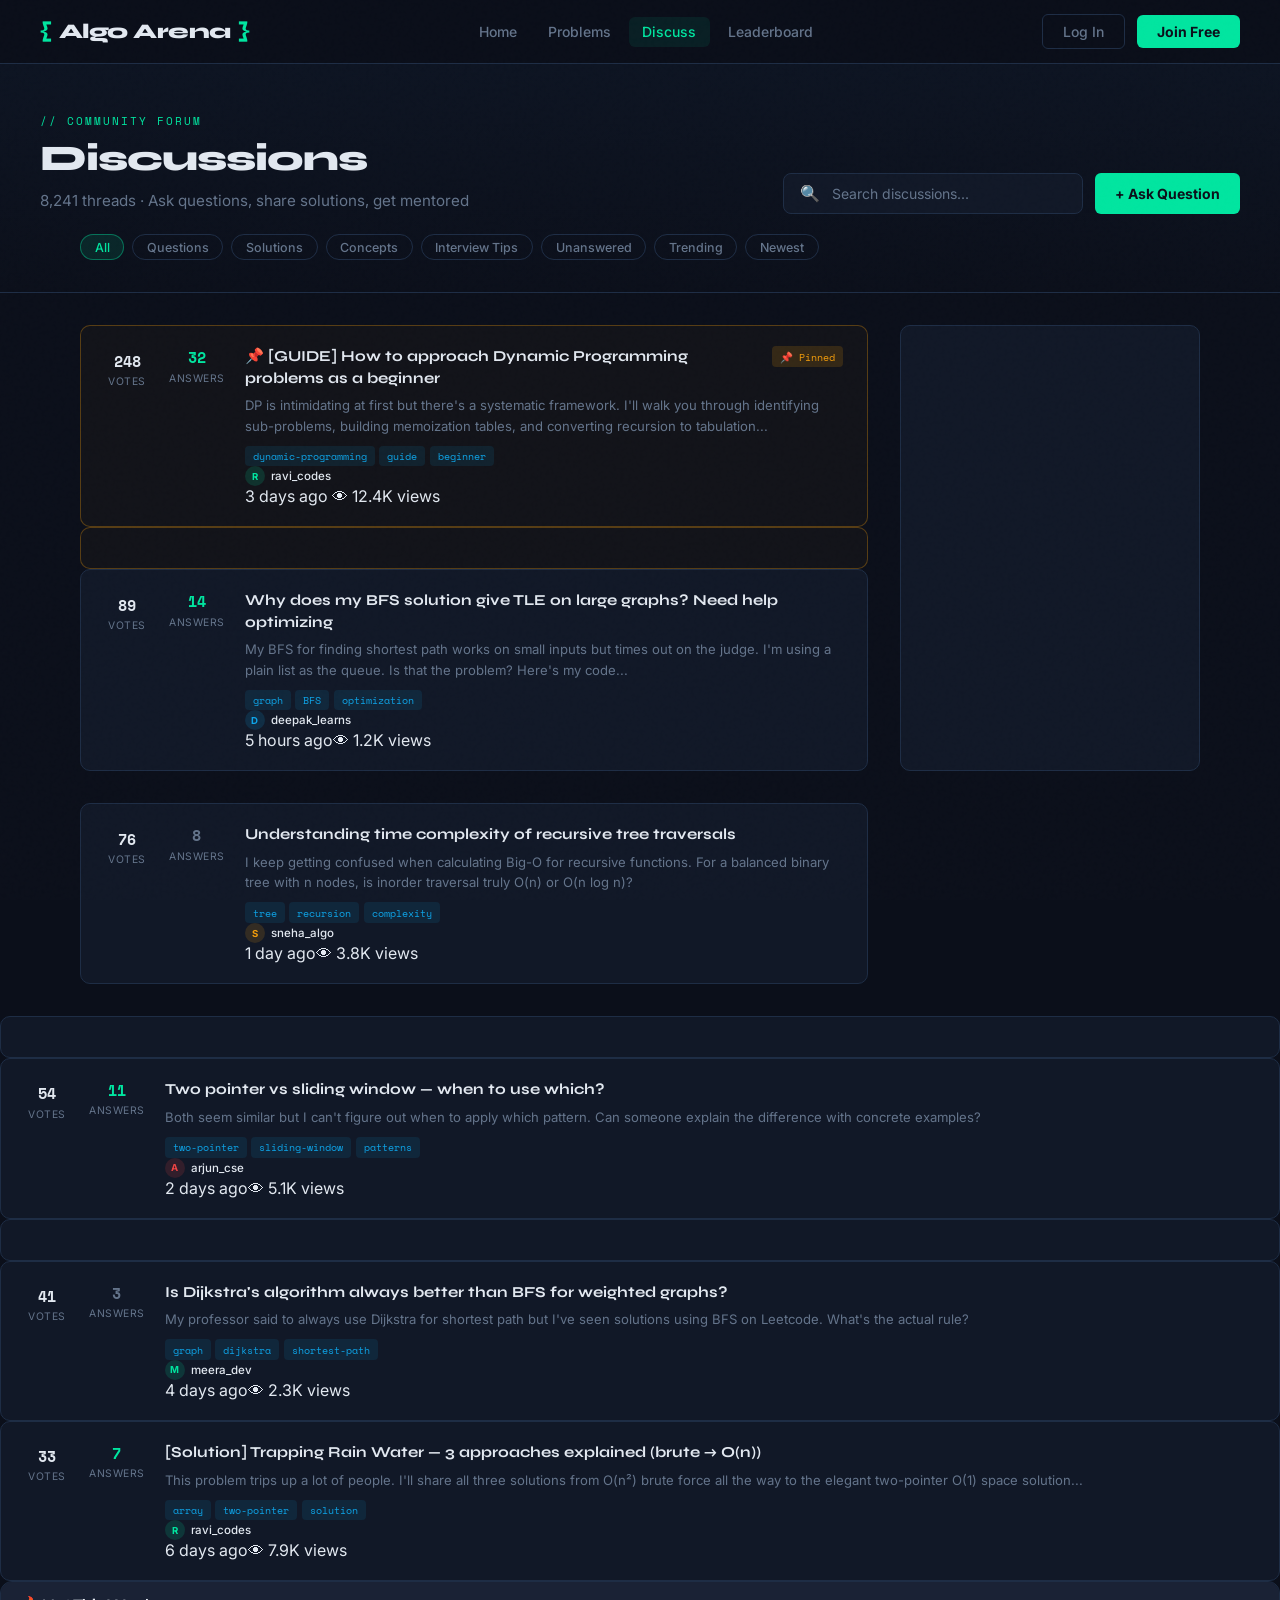
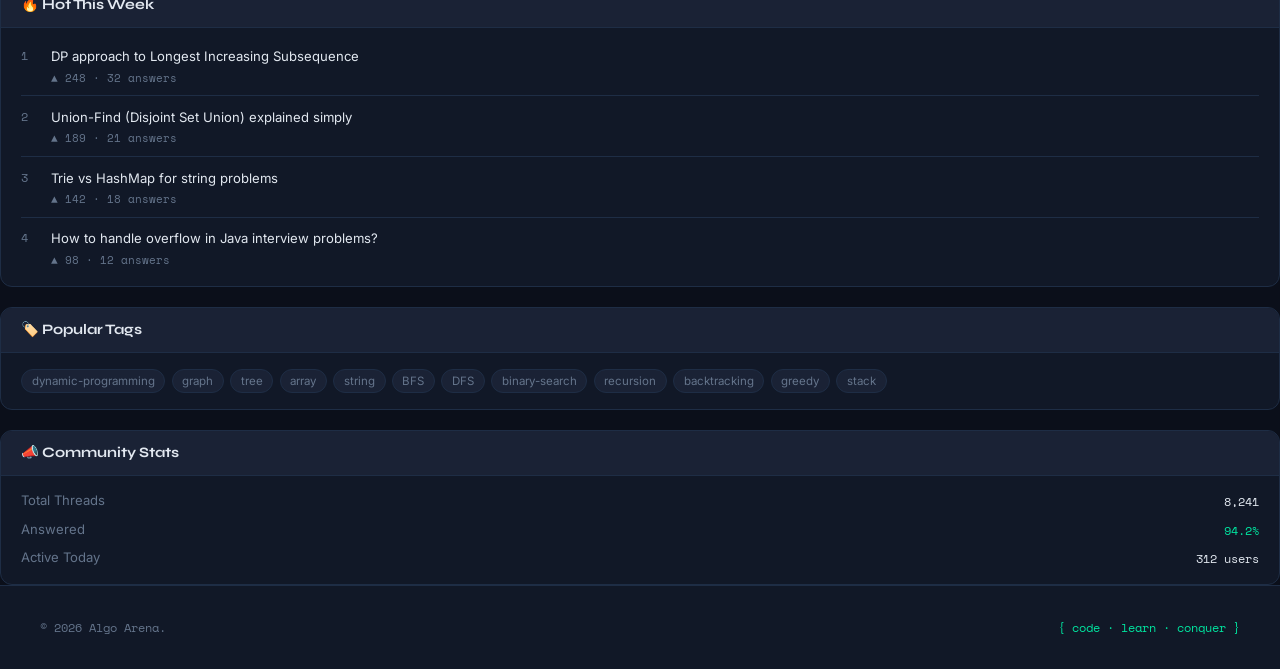
==== discussions.html @ a16370f0 "Initial commit" ====
<!DOCTYPE html>
<html lang="en">
<head>
  <meta charset="UTF-8"/>
  <meta name="viewport" content="width=device-width, initial-scale=1.0"/>
  <title>Discussions — Algo Arena</title>
  <link rel="stylesheet" href="shared.css"/>
  <style>
    .page { padding-top: 64px; }
    .page-header {
      padding: 3rem 2.5rem 2rem;
      background: linear-gradient(180deg, #0d1422 0%, var(--bg) 100%);
      border-bottom: 1px solid var(--border);
    }
    .page-header-inner {
      max-width: 1200px; margin: 0 auto;
      display: flex; justify-content: space-between; align-items: flex-end; gap: 2rem;
    }

    .search-bar {
      display: flex; gap: .75rem; align-items: center;
      background: var(--surface); border: 1px solid var(--border);
      border-radius: 8px; padding: .6rem 1rem; width: 300px; transition: border-color .2s;
    }
    .search-bar:focus-within { border-color: var(--accent); }
    .search-bar input {
      background: transparent; border: none; outline: none;
      color: var(--text); font-size: .875rem; font-family: 'Inter', sans-serif; width: 100%;
    }
    .search-bar input::placeholder { color: var(--muted); }

    .filter-row { display: flex; gap: .5rem; flex-wrap: wrap; margin-top: 1.25rem; }
    .filter-chip {
      padding: .3rem .85rem; border-radius: 99px; font-size: .78rem; font-weight: 500;
      cursor: pointer; border: 1px solid var(--border); color: var(--muted);
      background: transparent; transition: all .2s; font-family: 'Inter', sans-serif;
    }
    .filter-chip:hover, .filter-chip.active {
      background: rgba(0,229,160,.1); border-color: rgba(0,229,160,.4); color: var(--accent);
    }

    /* LAYOUT */
    .disc-layout {
      max-width: 1200px; margin: 0 auto; padding: 2rem 2.5rem;
      display: grid; grid-template-columns: 1fr 300px; gap: 2rem;
    }

    /* THREAD LIST */
    .thread-list { display: flex; flex-direction: column; gap: .75rem; }

    .thread-card {
      background: var(--surface); border: 1px solid var(--border);
      border-radius: 10px; padding: 1.25rem 1.5rem;
      display: flex; gap: 1.25rem; align-items: flex-start;
      text-decoration: none; color: inherit; transition: all .2s;
    }
    .thread-card:hover { border-color: rgba(0,229,160,.25); background: var(--surface2); transform: translateX(3px); }
    .thread-card.pinned { border-color: rgba(245,158,11,.3); background: rgba(245,158,11,.03); }

    .vote-stack {
      display: flex; flex-direction: column; align-items: center; gap: .2rem;
      min-width: 44px; padding-top: .2rem;
    }
    .vote-num {
      font-family: 'Space Mono', monospace; font-size: .95rem; font-weight: 700;
      color: var(--text);
    }
    .vote-label { font-size: .65rem; color: var(--muted); text-transform: uppercase; letter-spacing: .5px; }
    .answers-stack {
      display: flex; flex-direction: column; align-items: center; gap: .2rem; min-width: 44px;
    }
    .answers-num {
      font-family: 'Space Mono', monospace; font-size: .95rem; font-weight: 700;
      color: var(--muted);
    }
    .answers-num.has-accepted { color: var(--accent); }

    .thread-body { flex: 1; }
    .thread-top { display: flex; align-items: flex-start; gap: .75rem; flex-wrap: wrap; margin-bottom: .4rem; }
    .thread-title {
      font-family: 'Syne', sans-serif; font-size: .95rem; font-weight: 700;
      flex: 1; line-height: 1.4;
    }
    .pinned-badge {
      font-size: .65rem; font-family: 'Space Mono', monospace;
      background: rgba(245,158,11,.15); color: #f59e0b;
      padding: .15rem .5rem; border-radius: 4px; white-space: nowrap;
    }
    .thread-excerpt { font-size: .82rem; color: var(--muted); line-height: 1.55; margin-bottom: .6rem; }
    .thread-meta {
      display: flex; gap: 1rem; align-items: center; font-size: .72rem;
      color: var(--muted); flex-wrap: wrap;
    }
    .author-chip {
      display: flex; align-items: center; gap: .4rem; font-weight: 500; color: var(--text);
    }
    .author-avatar {
      width: 20px; height: 20px; border-radius: 50%;
      display: flex; align-items: center; justify-content: center;
      font-size: .6rem; font-weight: 700;
    }
    .tag-row { display: flex; gap: .3rem; margin-top: .5rem; flex-wrap: wrap; }

    /* SIDEBAR */
    .sidebar { display: flex; flex-direction: column; gap: 1.25rem; }
    .sidebar-card {
      background: var(--surface); border: 1px solid var(--border);
      border-radius: 12px; overflow: hidden;
    }
    .sidebar-head {
      padding: .85rem 1.25rem; background: var(--surface2);
      border-bottom: 1px solid var(--border);
      font-family: 'Syne', sans-serif; font-size: .9rem; font-weight: 700;
    }
    .sidebar-body { padding: 1rem 1.25rem; }

    .hot-topic {
      display: flex; align-items: flex-start; gap: .75rem;
      padding: .6rem 0; border-bottom: 1px solid var(--border);
    }
    .hot-topic:last-child { border-bottom: none; }
    .hot-num {
      font-family: 'Space Mono', monospace; font-size: .75rem;
      color: var(--muted); min-width: 18px; padding-top: 2px;
    }
    .hot-title {
      font-size: .82rem; color: var(--text); text-decoration: none; line-height: 1.4;
      transition: color .2s;
    }
    .hot-title:hover { color: var(--accent); }
    .hot-stat { font-size: .7rem; color: var(--muted); font-family: 'Space Mono', monospace; margin-top: .2rem; }

    .tag-cloud { display: flex; flex-wrap: wrap; gap: .4rem; }
    .cloud-tag {
      font-size: .72rem; padding: .25rem .6rem; border-radius: 99px;
      background: var(--surface2); border: 1px solid var(--border);
      color: var(--muted); cursor: pointer; text-decoration: none;
      transition: all .2s;
    }
    .cloud-tag:hover { border-color: var(--accent2); color: var(--accent2); }

    @media (max-width: 900px) {
      .disc-layout { grid-template-columns: 1fr; }
      .sidebar { display: none; }
    }
  </style>
</head>
<body>

<nav>
  <a href="index.html" class="nav-logo"><span class="bracket">{</span>Algo Arena<span class="bracket">}</span></a>
  <ul class="nav-links">
    <li><a href="index.html">Home</a></li>
    <li><a href="problems.html">Problems</a></li>
    <li><a href="discussions.html" class="active">Discuss</a></li>
    <li><a href="leaderboard.html">Leaderboard</a></li>
  </ul>
  <div class="nav-actions">
    <a href="login.html" class="btn btn-ghost">Log In</a>
    <a href="login.html" class="btn btn-primary">Join Free</a>
  </div>
</nav>

<div class="page">
  <div class="page-header">
    <div class="page-header-inner">
      <div>
        <div class="section-label">// Community Forum</div>
        <h1 class="section-title" style="margin:0">Discussions</h1>
        <p class="section-sub" style="margin-top:.5rem">8,241 threads · Ask questions, share solutions, get mentored</p>
      </div>
      <div style="display:flex;gap:.75rem;flex-wrap:wrap">
        <div class="search-bar">
          <span>🔍</span>
          <input type="text" placeholder="Search discussions..."/>
        </div>
        <a href="login.html" class="btn btn-primary">+ Ask Question</a>
      </div>
    </div>
    <div style="max-width:1200px;margin:0 auto;padding:0 2.5rem 0">
      <div class="filter-row">
        <button class="filter-chip active">All</button>
        <button class="filter-chip">Questions</button>
        <button class="filter-chip">Solutions</button>
        <button class="filter-chip">Concepts</button>
        <button class="filter-chip">Interview Tips</button>
        <button class="filter-chip">Unanswered</button>
        <button class="filter-chip">Trending</button>
        <button class="filter-chip">Newest</button>
      </div>
    </div>
  </div>

  <div class="disc-layout">
    <div>
      <div class="thread-list">

        <a href="#" class="thread-card pinned">
          <div class="vote-stack">
            <div class="vote-num">248</div>
            <div class="vote-label">votes</div>
          </div>
          <div class="answers-stack">
            <div class="answers-num has-accepted">32</div>
            <div class="vote-label">answers</div>
          </div>
          <div class="thread-body">
            <div class="thread-top">
              <div class="thread-title">📌 [GUIDE] How to approach Dynamic Programming problems as a beginner</div>
              <span class="pinned-badge">📌 Pinned</span>
            </div>
            <p class="thread-excerpt">DP is intimidating at first but there's a systematic framework. I'll walk you through identifying sub-problems, building memoization tables, and converting recursion to tabulation...</p>
            <div class="tag-row">
              <span class="tag">dynamic-programming</span><span class="tag">guide</span><span class="tag">beginner</span>
            </div>
            <div class="thread-meta">
              <span class="author-chip"><div class="author-avatar" style="background:rgba(0,229,160,.15);color:var(--accent)">R</div> ravi_codes</div>
              <span>3 days ago</span>
              <span>👁 12.4K views</span>
            </span>
            </div>
          </div>
        </a>

        <a href="#" class="thread-card">
          <div class="vote-stack"><div class="vote-num">89</div><div class="vote-label">votes</div></div>
          <div class="answers-stack"><div class="answers-num has-accepted">14</div><div class="vote-label">answers</div></div>
          <div class="thread-body">
            <div class="thread-top"><div class="thread-title">Why does my BFS solution give TLE on large graphs? Need help optimizing</div></div>
            <p class="thread-excerpt">My BFS for finding shortest path works on small inputs but times out on the judge. I'm using a plain list as the queue. Is that the problem? Here's my code...</p>
            <div class="tag-row"><span class="tag">graph</span><span class="tag">BFS</span><span class="tag">optimization</span></div>
            <div class="thread-meta">
              <span class="author-chip"><div class="author-avatar" style="background:rgba(14,165,233,.15);color:var(--accent2)">D</div> deepak_learns</div>
              <span>5 hours ago</span><span>👁 1.2K views</span>
            </span>
            </div>
          </div>
        </a>

        <a href="#" class="thread-card">
          <div class="vote-stack"><div class="vote-num">76</div><div class="vote-label">votes</div></div>
          <div class="answers-stack"><div class="answers-num">8</div><div class="vote-label">answers</div></div>
          <div class="thread-body">
            <div class="thread-top"><div class="thread-title">Understanding time complexity of recursive tree traversals</div></div>
            <p class="thread-excerpt">I keep getting confused when calculating Big-O for recursive functions. For a balanced binary tree with n nodes, is inorder traversal truly O(n) or O(n log n)?</p>
            <div class="tag-row"><span class="tag">tree</span><span class="tag">recursion</span><span class="tag">complexity</span></div>
            <div class="thread-meta">
              <span class="author-chip"><div class="author-avatar" style="background:rgba(245,158,11,.15);color:#f59e0b">S</div> sneha_algo</div>
              <span>1 day ago</span><span>👁 3.8K views</span>
            </span>
            </div>
          </div>
        </a>

        <a href="#" class="thread-card">
          <div class="vote-stack"><div class="vote-num">54</div><div class="vote-label">votes</div></div>
          <div class="answers-stack"><div class="answers-num has-accepted">11</div><div class="vote-label">answers</div></div>
          <div class="thread-body">
            <div class="thread-top"><div class="thread-title">Two pointer vs sliding window — when to use which?</div></div>
            <p class="thread-excerpt">Both seem similar but I can't figure out when to apply which pattern. Can someone explain the difference with concrete examples?</p>
            <div class="tag-row"><span class="tag">two-pointer</span><span class="tag">sliding-window</span><span class="tag">patterns</span></div>
            <div class="thread-meta">
              <span class="author-chip"><div class="author-avatar" style="background:rgba(239,68,68,.15);color:#ef4444">A</div> arjun_cse</div>
              <span>2 days ago</span><span>👁 5.1K views</span>
            </span>
            </div>
          </div>
        </a>

        <a href="#" class="thread-card">
          <div class="vote-stack"><div class="vote-num">41</div><div class="vote-label">votes</div></div>
          <div class="answers-stack"><div class="answers-num">3</div><div class="vote-label">answers</div></div>
          <div class="thread-body">
            <div class="thread-top"><div class="thread-title">Is Dijkstra's algorithm always better than BFS for weighted graphs?</div></div>
            <p class="thread-excerpt">My professor said to always use Dijkstra for shortest path but I've seen solutions using BFS on Leetcode. What's the actual rule?</p>
            <div class="tag-row"><span class="tag">graph</span><span class="tag">dijkstra</span><span class="tag">shortest-path</span></div>
            <div class="thread-meta">
              <span class="author-chip"><div class="author-avatar" style="background:rgba(0,229,160,.15);color:var(--accent)">M</div> meera_dev</div>
              <span>4 days ago</span><span>👁 2.3K views</span>
            </span>
            </div>
          </div>
        </a>

        <a href="#" class="thread-card">
          <div class="vote-stack"><div class="vote-num">33</div><div class="vote-label">votes</div></div>
          <div class="answers-stack"><div class="answers-num has-accepted">7</div><div class="vote-label">answers</div></div>
          <div class="thread-body">
            <div class="thread-top"><div class="thread-title">[Solution] Trapping Rain Water — 3 approaches explained (brute → O(n))</div></div>
            <p class="thread-excerpt">This problem trips up a lot of people. I'll share all three solutions from O(n²) brute force all the way to the elegant two-pointer O(1) space solution...</p>
            <div class="tag-row"><span class="tag">array</span><span class="tag">two-pointer</span><span class="tag">solution</span></div>
            <div class="thread-meta">
              <span class="author-chip"><div class="author-avatar" style="background:rgba(0,229,160,.15);color:var(--accent)">R</div> ravi_codes</div>
              <span>6 days ago</span><span>👁 7.9K views</span>
            </span>
            </div>
          </div>
        </a>

      </div>
    </div>

    <!-- SIDEBAR -->
    <aside class="sidebar">
      <div class="sidebar-card">
        <div class="sidebar-head">🔥 Hot This Week</div>
        <div class="sidebar-body" style="padding:.5rem 1.25rem">
          <div class="hot-topic">
            <span class="hot-num">1</span>
            <div><a href="#" class="hot-title">DP approach to Longest Increasing Subsequence</a><div class="hot-stat">▲ 248 · 32 answers</div></div>
          </div>
          <div class="hot-topic">
            <span class="hot-num">2</span>
            <div><a href="#" class="hot-title">Union-Find (Disjoint Set Union) explained simply</a><div class="hot-stat">▲ 189 · 21 answers</div></div>
          </div>
          <div class="hot-topic">
            <span class="hot-num">3</span>
            <div><a href="#" class="hot-title">Trie vs HashMap for string problems</a><div class="hot-stat">▲ 142 · 18 answers</div></div>
          </div>
          <div class="hot-topic">
            <span class="hot-num">4</span>
            <div><a href="#" class="hot-title">How to handle overflow in Java interview problems?</a><div class="hot-stat">▲ 98 · 12 answers</div></div>
          </div>
        </div>
      </div>

      <div class="sidebar-card">
        <div class="sidebar-head">🏷️ Popular Tags</div>
        <div class="sidebar-body">
          <div class="tag-cloud">
            <a href="#" class="cloud-tag">dynamic-programming</a>
            <a href="#" class="cloud-tag">graph</a>
            <a href="#" class="cloud-tag">tree</a>
            <a href="#" class="cloud-tag">array</a>
            <a href="#" class="cloud-tag">string</a>
            <a href="#" class="cloud-tag">BFS</a>
            <a href="#" class="cloud-tag">DFS</a>
            <a href="#" class="cloud-tag">binary-search</a>
            <a href="#" class="cloud-tag">recursion</a>
            <a href="#" class="cloud-tag">backtracking</a>
            <a href="#" class="cloud-tag">greedy</a>
            <a href="#" class="cloud-tag">stack</a>
          </div>
        </div>
      </div>

      <div class="sidebar-card">
        <div class="sidebar-head">📣 Community Stats</div>
        <div class="sidebar-body">
          <div style="display:flex;flex-direction:column;gap:.6rem">
            <div style="display:flex;justify-content:space-between;font-size:.82rem">
              <span style="color:var(--muted)">Total Threads</span>
              <span style="font-family:'Space Mono',monospace;font-size:.78rem">8,241</span>
            </div>
            <div style="display:flex;justify-content:space-between;font-size:.82rem">
              <span style="color:var(--muted)">Answered</span>
              <span style="font-family:'Space Mono',monospace;font-size:.78rem;color:var(--accent)">94.2%</span>
            </div>
            <div style="display:flex;justify-content:space-between;font-size:.82rem">
              <span style="color:var(--muted)">Active Today</span>
              <span style="font-family:'Space Mono',monospace;font-size:.78rem">312 users</span>
            </div>
          </div>
        </div>
      </div>
    </aside>
  </div>
</div>

<footer>
  <div class="footer-bottom">
    <span>© 2026 Algo Arena.</span>
    <span style="color:var(--accent);">{ code · learn · conquer }</span>
  </div>
</footer>

</body>
</html>
---- shared.css ----
/* ─── GOOGLE FONTS ─────────────────────────── */
@import url('https://fonts.googleapis.com/css2?family=Space+Mono:wght@400;700&family=Syne:wght@400;600;700;800&family=Inter:wght@300;400;500&display=swap');

/* ─── RESET & VARIABLES ─────────────────────── */
*, *::before, *::after { margin: 0; padding: 0; box-sizing: border-box; }

:root {
  --bg:        #0b0f1a;
  --surface:   #111827;
  --surface2:  #1a2235;
  --border:    #1e2d45;
  --accent:    #00e5a0;
  --accent2:   #0ea5e9;
  --accent3:   #f59e0b;
  --danger:    #ef4444;
  --success:   #22c55e;
  --text:      #e2e8f0;
  --muted:     #64748b;
  --card-glow: 0 0 30px rgba(0,229,160,.06);
}

html { scroll-behavior: smooth; }

body {
  font-family: 'Inter', sans-serif;
  background: var(--bg);
  color: var(--text);
  overflow-x: hidden;
  min-height: 100vh;
}

::-webkit-scrollbar { width: 6px; }
::-webkit-scrollbar-track { background: var(--bg); }
::-webkit-scrollbar-thumb { background: var(--border); border-radius: 3px; }

body::before {
  content: '';
  position: fixed; inset: 0;
  background-image: url("data:image/svg+xml,%3Csvg viewBox='0 0 256 256' xmlns='http://www.w3.org/2000/svg'%3E%3Cfilter id='n'%3E%3CfeTurbulence type='fractalNoise' baseFrequency='0.9' numOctaves='4' stitchTiles='stitch'/%3E%3C/filter%3E%3Crect width='100%25' height='100%25' filter='url(%23n)' opacity='0.04'/%3E%3C/svg%3E");
  pointer-events: none; z-index: 9999; opacity: .4;
}

/* ─── NAV ──────────────────────────────────── */
nav {
  position: fixed; top: 0; left: 0; right: 0;
  z-index: 100;
  display: flex; align-items: center; justify-content: space-between;
  padding: 0 2.5rem;
  height: 64px;
  background: rgba(11,15,26,.9);
  backdrop-filter: blur(16px);
  border-bottom: 1px solid var(--border);
}

.nav-logo {
  font-family: 'Syne', sans-serif;
  font-weight: 800;
  font-size: 1.3rem;
  letter-spacing: -.5px;
  text-decoration: none;
  color: var(--text);
  display: flex; align-items: center; gap: .4rem;
}
.nav-logo .bracket { color: var(--accent); }

.nav-links {
  display: flex; align-items: center; gap: .25rem;
  list-style: none;
}
.nav-links a {
  color: var(--muted);
  text-decoration: none;
  font-size: .875rem;
  font-weight: 500;
  padding: .4rem .85rem;
  border-radius: 6px;
  transition: all .2s;
}
.nav-links a:hover { color: var(--text); background: var(--surface2); }
.nav-links a.active { color: var(--accent); background: rgba(0,229,160,.08); }

.nav-actions { display: flex; gap: .75rem; align-items: center; }

/* ─── BUTTONS ──────────────────────────────── */
.btn {
  display: inline-flex; align-items: center; gap: .4rem;
  padding: .5rem 1.25rem;
  border-radius: 6px;
  font-size: .875rem;
  font-weight: 500;
  cursor: pointer;
  text-decoration: none;
  transition: all .2s;
  border: none;
  font-family: 'Inter', sans-serif;
}
.btn-ghost {
  background: transparent;
  color: var(--muted);
  border: 1px solid var(--border);
}
.btn-ghost:hover { color: var(--text); border-color: var(--muted); }
.btn-primary {
  background: var(--accent);
  color: #0b0f1a;
  font-weight: 700;
}
.btn-primary:hover { background: #00ffb3; box-shadow: 0 0 20px rgba(0,229,160,.3); }
.btn-outline {
  background: transparent;
  color: var(--accent);
  border: 1px solid var(--accent);
}
.btn-outline:hover { background: rgba(0,229,160,.08); }
.btn-danger {
  background: rgba(239,68,68,.1);
  color: var(--danger);
  border: 1px solid rgba(239,68,68,.3);
}
.btn-danger:hover { background: rgba(239,68,68,.2); }

/* ─── PAGE WRAPPER ─────────────────────────── */
.page { padding-top: 80px; min-height: 100vh; }

/* ─── SECTION ──────────────────────────────── */
.container { max-width: 1200px; margin: 0 auto; padding: 0 2.5rem; }

/* ─── TAGS / BADGES ────────────────────────── */
.difficulty {
  padding: .2rem .6rem;
  border-radius: 4px;
  font-size: .7rem;
  font-family: 'Space Mono', monospace;
  font-weight: 700;
}
.easy   { background: rgba(34,197,94,.12);  color: #22c55e; }
.medium { background: rgba(245,158,11,.12); color: #f59e0b; }
.hard   { background: rgba(239,68,68,.12);  color: #ef4444; }

.tag {
  font-size: .65rem;
  padding: .15rem .5rem;
  border-radius: 4px;
  background: rgba(14,165,233,.1);
  color: var(--accent2);
  font-family: 'Space Mono', monospace;
}

/* ─── DIVIDER ──────────────────────────────── */
.divider {
  height: 1px;
  background: linear-gradient(90deg, transparent, var(--border), transparent);
  margin: 0;
}

/* ─── SECTION LABEL ────────────────────────── */
.section-label {
  font-family: 'Space Mono', monospace;
  font-size: .7rem;
  color: var(--accent);
  letter-spacing: 2px;
  text-transform: uppercase;
  margin-bottom: .5rem;
}
.section-title {
  font-family: 'Syne', sans-serif;
  font-size: clamp(1.5rem, 3vw, 2.25rem);
  font-weight: 800;
  letter-spacing: -1px;
  margin-bottom: .75rem;
}
.section-sub {
  color: var(--muted);
  font-size: .95rem;
  line-height: 1.7;
}

/* ─── CARDS ────────────────────────────────── */
.card {
  background: var(--surface);
  border: 1px solid var(--border);
  border-radius: 12px;
  overflow: hidden;
  transition: border-color .3s, box-shadow .3s, transform .3s;
}
.card:hover {
  border-color: rgba(0,229,160,.25);
  box-shadow: var(--card-glow);
}

/* ─── FOOTER ───────────────────────────────── */
footer {
  background: var(--surface);
  border-top: 1px solid var(--border);
  padding: 2rem 2.5rem;
  margin-top: auto;
}
.footer-bottom {
  max-width: 1200px; margin: 0 auto;
  display: flex; justify-content: space-between; align-items: center;
  font-size: .78rem; color: var(--muted);
  font-family: 'Space Mono', monospace;
}

/* ─── ANIMATIONS ───────────────────────────── */
@keyframes fadeUp {
  from { opacity: 0; transform: translateY(20px); }
  to   { opacity: 1; transform: translateY(0); }
}
@keyframes fadeIn {
  from { opacity: 0; }
  to   { opacity: 1; }
}
@keyframes pulse {
  0%, 100% { transform: scale(1); opacity: 1; }
  50%       { transform: scale(1.1); opacity: .7; }
}
@keyframes blink { 0%,100%{opacity:1} 50%{opacity:.3} }
@keyframes gridShift {
  0%   { transform: translateY(0); }
  100% { transform: translateY(60px); }
}

/* ─── MOBILE ───────────────────────────────── */
@media (max-width: 768px) {
  nav { padding: 0 1.25rem; }
  .nav-links { display: none; }
  .container { padding: 0 1.25rem; }
}
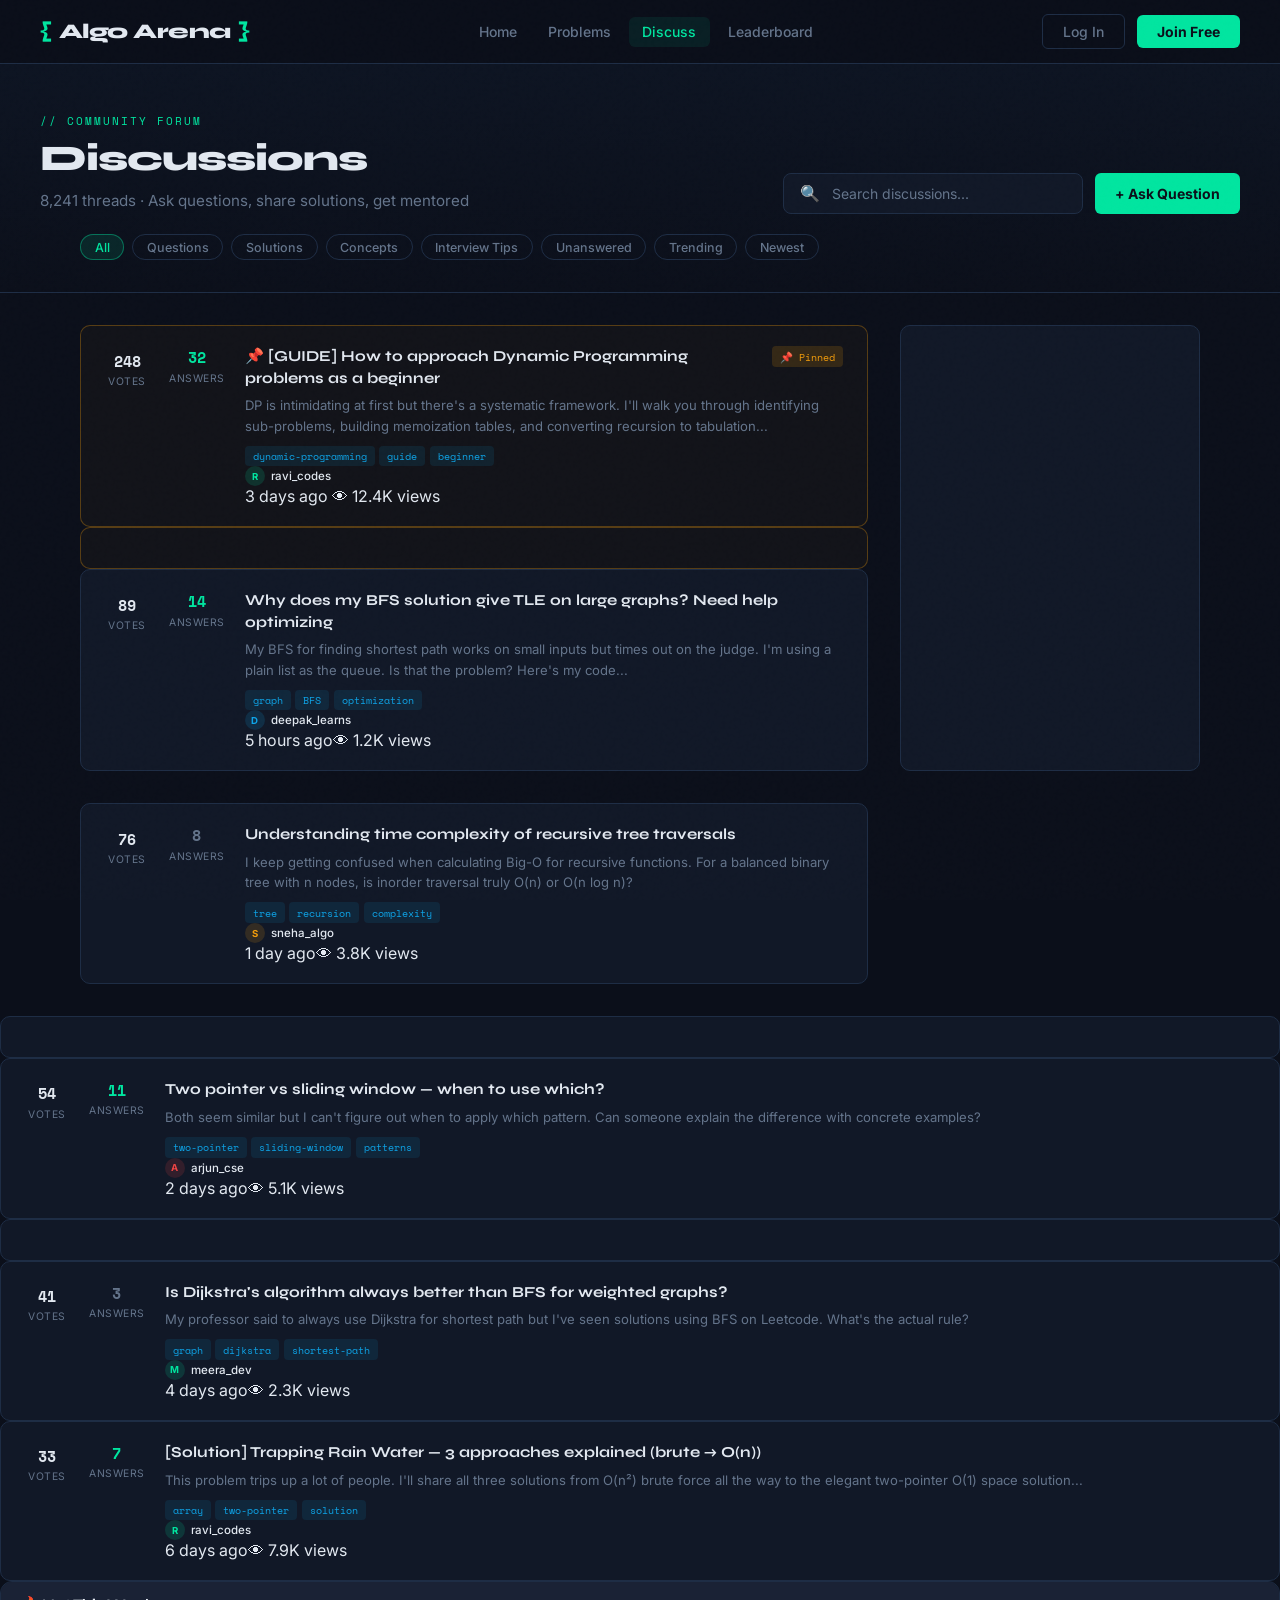
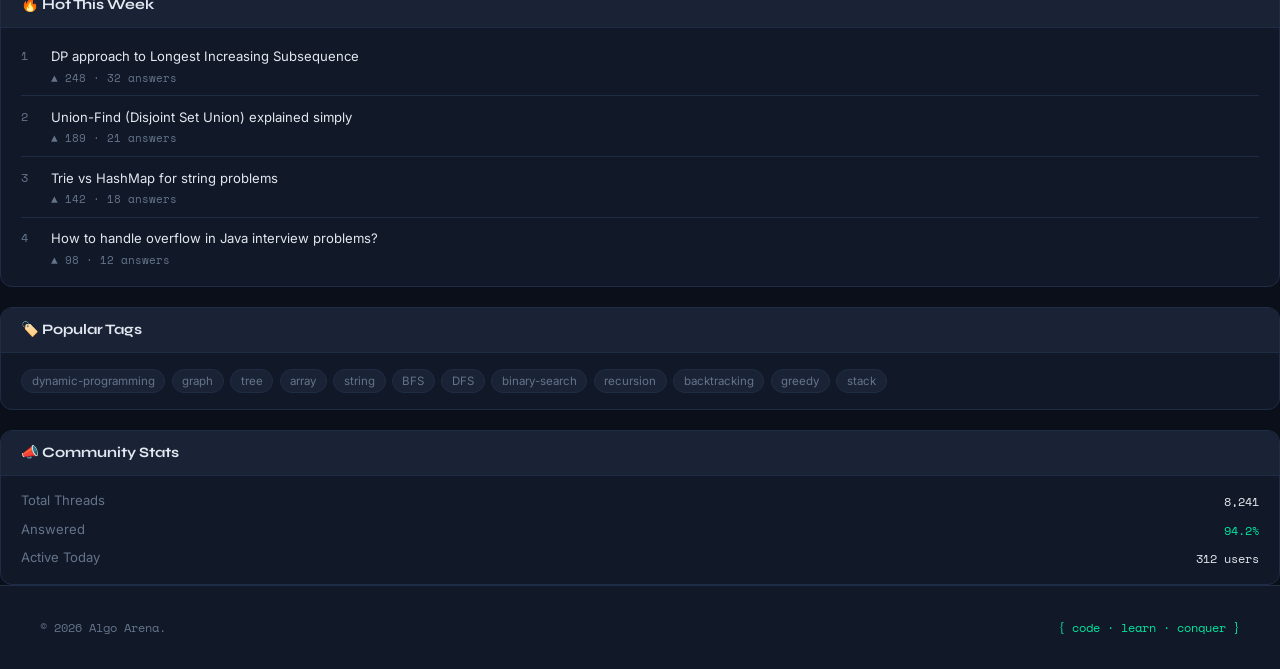
==== commit 02eecfb2: "Update discussions.html" ====
--- a/discussions.html
+++ b/discussions.html
@@ -13,27 +13,48 @@
       border-bottom: 1px solid var(--border);
     }
     .page-header-inner {
-      max-width: 1200px; margin: 0 auto;
-      display: flex; justify-content: space-between; align-items: flex-end; gap: 2rem;
+      max-width: 1200px; 
+      margin: 0 auto;
+      display: flex; 
+      justify-content: space-between; 
+      align-items: flex-end; 
+      gap: 2rem;
     }
 
     .search-bar {
-      display: flex; gap: .75rem; align-items: center;
-      background: var(--surface); border: 1px solid var(--border);
-      border-radius: 8px; padding: .6rem 1rem; width: 300px; transition: border-color .2s;
+      display: flex; gap: .75rem; 
+      align-items: center;
+      background: var(--surface); 
+      border: 1px solid var(--border);
+      border-radius: 8px; 
+      padding: .6rem 1rem; 
+      width: 300px; 
+      transition: border-color .2s;
     }
     .search-bar:focus-within { border-color: var(--accent); }
     .search-bar input {
-      background: transparent; border: none; outline: none;
-      color: var(--text); font-size: .875rem; font-family: 'Inter', sans-serif; width: 100%;
+      background: transparent; 
+      border: none; 
+      outline: none;
+      color: var(--text); 
+      font-size: .875rem; 
+      font-family: 'Inter', sans-serif; 
+      width: 100%;
     }
     .search-bar input::placeholder { color: var(--muted); }
 
     .filter-row { display: flex; gap: .5rem; flex-wrap: wrap; margin-top: 1.25rem; }
     .filter-chip {
-      padding: .3rem .85rem; border-radius: 99px; font-size: .78rem; font-weight: 500;
-      cursor: pointer; border: 1px solid var(--border); color: var(--muted);
-      background: transparent; transition: all .2s; font-family: 'Inter', sans-serif;
+      padding: .3rem .85rem; 
+      border-radius: 99px; 
+      font-size: .78rem; 
+      font-weight: 500;
+      cursor: pointer; 
+      border: 1px solid var(--border); 
+      color: var(--muted);
+      background: transparent; 
+      transition: all .2s; 
+      font-family: 'Inter', sans-serif;
     }
     .filter-chip:hover, .filter-chip.active {
       background: rgba(0,229,160,.1); border-color: rgba(0,229,160,.4); color: var(--accent);
@@ -41,25 +62,38 @@
 
     /* LAYOUT */
     .disc-layout {
-      max-width: 1200px; margin: 0 auto; padding: 2rem 2.5rem;
-      display: grid; grid-template-columns: 1fr 300px; gap: 2rem;
+      max-width: 1200px; 
+      margin: 0 auto; 
+      padding: 2rem 2.5rem;
+      display: grid; 
+      grid-template-columns: 1fr 300px; gap: 2rem;
     }
 
     /* THREAD LIST */
     .thread-list { display: flex; flex-direction: column; gap: .75rem; }
 
     .thread-card {
-      background: var(--surface); border: 1px solid var(--border);
-      border-radius: 10px; padding: 1.25rem 1.5rem;
-      display: flex; gap: 1.25rem; align-items: flex-start;
-      text-decoration: none; color: inherit; transition: all .2s;
+      background: var(--surface); 
+      border: 1px solid var(--border);
+      border-radius: 10px; 
+      padding: 1.25rem 1.5rem;
+      display: flex; 
+      gap: 1.25rem; 
+      align-items: flex-start;
+      text-decoration: none; 
+      color: inherit; 
+      transition: all .2s;
     }
     .thread-card:hover { border-color: rgba(0,229,160,.25); background: var(--surface2); transform: translateX(3px); }
     .thread-card.pinned { border-color: rgba(245,158,11,.3); background: rgba(245,158,11,.03); }
 
     .vote-stack {
-      display: flex; flex-direction: column; align-items: center; gap: .2rem;
-      min-width: 44px; padding-top: .2rem;
+      display: flex; 
+      flex-direction: column; 
+      align-items: center; 
+      gap: .2rem;
+      min-width: 44px; 
+      padding-top: .2rem;
     }
     .vote-num {
       font-family: 'Space Mono', monospace; font-size: .95rem; font-weight: 700;
@@ -67,10 +101,16 @@
     }
     .vote-label { font-size: .65rem; color: var(--muted); text-transform: uppercase; letter-spacing: .5px; }
     .answers-stack {
-      display: flex; flex-direction: column; align-items: center; gap: .2rem; min-width: 44px;
+      display: flex; 
+      flex-direction: column; 
+      align-items: center; 
+      gap: .2rem; 
+      min-width: 44px;
     }
     .answers-num {
-      font-family: 'Space Mono', monospace; font-size: .95rem; font-weight: 700;
+      font-family: 'Space Mono', monospace; 
+      font-size: .95rem; 
+      font-weight: 700;
       color: var(--muted);
     }
     .answers-num.has-accepted { color: var(--accent); }
@@ -78,53 +118,86 @@
     .thread-body { flex: 1; }
     .thread-top { display: flex; align-items: flex-start; gap: .75rem; flex-wrap: wrap; margin-bottom: .4rem; }
     .thread-title {
-      font-family: 'Syne', sans-serif; font-size: .95rem; font-weight: 700;
-      flex: 1; line-height: 1.4;
+      font-family: 'Syne', sans-serif; 
+      font-size: .95rem; 
+      font-weight: 700;
+      flex: 1; 
+      line-height: 1.4;
     }
     .pinned-badge {
-      font-size: .65rem; font-family: 'Space Mono', monospace;
-      background: rgba(245,158,11,.15); color: #f59e0b;
-      padding: .15rem .5rem; border-radius: 4px; white-space: nowrap;
+      font-size: .65rem; 
+      font-family: 'Space Mono', monospace;
+      background: rgba(245,158,11,.15); 
+      color: #f59e0b;
+      padding: .15rem .5rem; 
+      border-radius: 4px; 
+      white-space: nowrap;
     }
     .thread-excerpt { font-size: .82rem; color: var(--muted); line-height: 1.55; margin-bottom: .6rem; }
     .thread-meta {
-      display: flex; gap: 1rem; align-items: center; font-size: .72rem;
-      color: var(--muted); flex-wrap: wrap;
+      display: flex; 
+      gap: 1rem; 
+      align-items: center; 
+      font-size: .72rem;
+      color: var(--muted); 
+      flex-wrap: wrap;
     }
     .author-chip {
-      display: flex; align-items: center; gap: .4rem; font-weight: 500; color: var(--text);
+      display: flex; 
+      align-items: center; 
+      gap: .4rem; 
+      font-weight: 500; 
+      color: var(--text);
     }
     .author-avatar {
-      width: 20px; height: 20px; border-radius: 50%;
-      display: flex; align-items: center; justify-content: center;
-      font-size: .6rem; font-weight: 700;
+      width: 20px; 
+      height: 20px; 
+      border-radius: 50%;
+      display: flex; 
+      align-items: center; 
+      justify-content: center;
+      font-size: .6rem; 
+      font-weight: 700;
     }
     .tag-row { display: flex; gap: .3rem; margin-top: .5rem; flex-wrap: wrap; }
 
     /* SIDEBAR */
     .sidebar { display: flex; flex-direction: column; gap: 1.25rem; }
     .sidebar-card {
-      background: var(--surface); border: 1px solid var(--border);
-      border-radius: 12px; overflow: hidden;
+      background: var(--surface); 
+      border: 1px solid var(--border);
+      border-radius: 12px; 
+      overflow: hidden;
     }
     .sidebar-head {
-      padding: .85rem 1.25rem; background: var(--surface2);
+      padding: .85rem 1.25rem; 
+      background: var(--surface2);
       border-bottom: 1px solid var(--border);
-      font-family: 'Syne', sans-serif; font-size: .9rem; font-weight: 700;
+      font-family: 'Syne', sans-serif; 
+      font-size: .9rem; 
+      font-weight: 700;
     }
     .sidebar-body { padding: 1rem 1.25rem; }
 
     .hot-topic {
-      display: flex; align-items: flex-start; gap: .75rem;
-      padding: .6rem 0; border-bottom: 1px solid var(--border);
+      display: flex; 
+      align-items: flex-start; 
+      gap: .75rem;
+      padding: .6rem 0; 
+      border-bottom: 1px solid var(--border);
     }
     .hot-topic:last-child { border-bottom: none; }
     .hot-num {
-      font-family: 'Space Mono', monospace; font-size: .75rem;
-      color: var(--muted); min-width: 18px; padding-top: 2px;
+      font-family: 'Space Mono', monospace; 
+      font-size: .75rem;
+      color: var(--muted); 
+      min-width: 18px; 
+      padding-top: 2px;
     }
     .hot-title {
-      font-size: .82rem; color: var(--text); text-decoration: none; line-height: 1.4;
+      font-size: .82rem; color: var(--text); 
+      text-decoration: none; 
+      line-height: 1.4;
       transition: color .2s;
     }
     .hot-title:hover { color: var(--accent); }
@@ -132,9 +205,14 @@
 
     .tag-cloud { display: flex; flex-wrap: wrap; gap: .4rem; }
     .cloud-tag {
-      font-size: .72rem; padding: .25rem .6rem; border-radius: 99px;
-      background: var(--surface2); border: 1px solid var(--border);
-      color: var(--muted); cursor: pointer; text-decoration: none;
+      font-size: .72rem; 
+      padding: .25rem .6rem; 
+      border-radius: 99px;
+      background: var(--surface2); 
+      border: 1px solid var(--border);
+      color: var(--muted); 
+      cursor: pointer; 
+      text-decoration: none;
       transition: all .2s;
     }
     .cloud-tag:hover { border-color: var(--accent2); color: var(--accent2); }
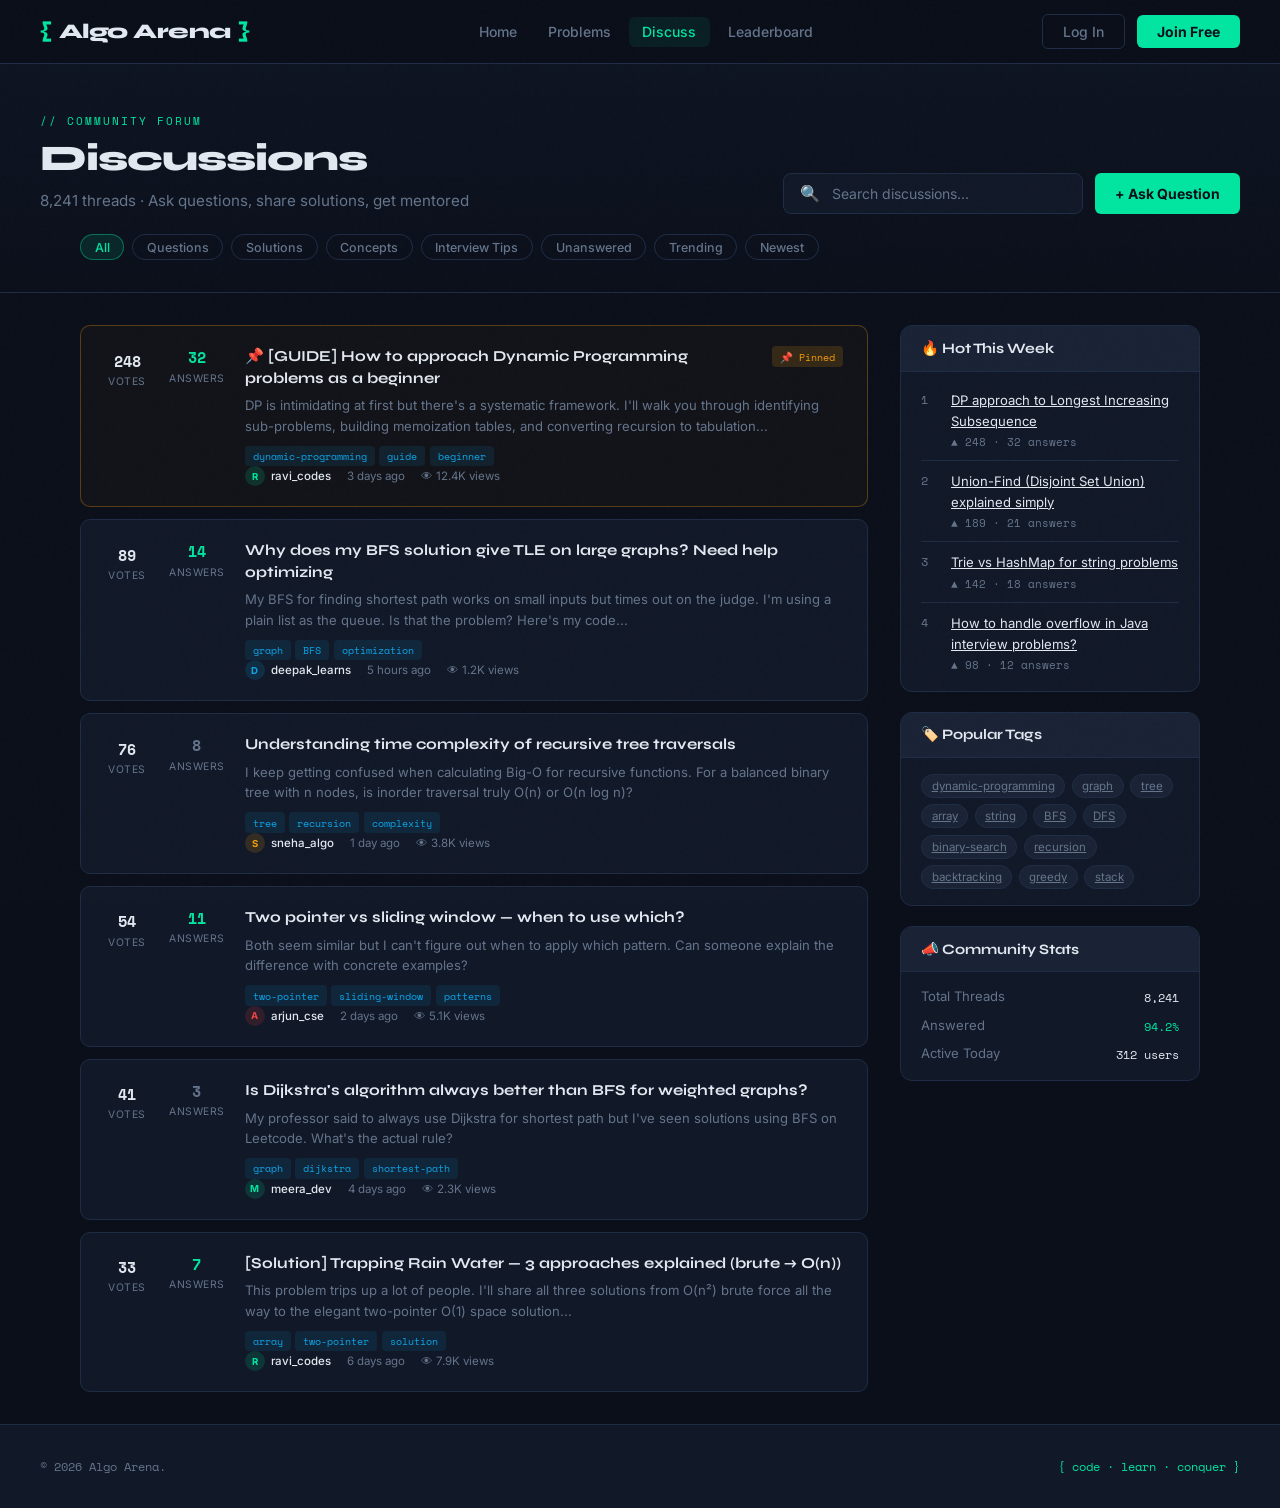
==== commit 9ba3cb40: "update2" ====
--- a/discussions.html
+++ b/discussions.html
@@ -5,452 +5,873 @@
   <meta name="viewport" content="width=device-width, initial-scale=1.0"/>
   <title>Discussions — Algo Arena</title>
   <link rel="stylesheet" href="shared.css"/>
+
   <style>
+
     .page { padding-top: 64px; }
+
+    /* ── PAGE HEADER ─── */
     .page-header {
       padding: 3rem 2.5rem 2rem;
       background: linear-gradient(180deg, #0d1422 0%, var(--bg) 100%);
       border-bottom: 1px solid var(--border);
     }
+
     .page-header-inner {
-      max-width: 1200px; 
+      max-width: 1200px;
       margin: 0 auto;
-      display: flex; 
-      justify-content: space-between; 
-      align-items: flex-end; 
+      display: flex;
+      justify-content: space-between;
+      align-items: flex-end;
       gap: 2rem;
     }
 
+    /* Search bar (same as problems page) */
     .search-bar {
-      display: flex; gap: .75rem; 
+      display: flex;
+      gap: 0.75rem;
       align-items: center;
-      background: var(--surface); 
+      background: var(--surface);
       border: 1px solid var(--border);
-      border-radius: 8px; 
-      padding: .6rem 1rem; 
-      width: 300px; 
-      transition: border-color .2s;
+      border-radius: 8px;
+      padding: 0.6rem 1rem;
+      width: 300px;
+      transition: border-color 0.2s;
     }
     .search-bar:focus-within { border-color: var(--accent); }
     .search-bar input {
-      background: transparent; 
-      border: none; 
+      background: transparent;
+      border: none;
       outline: none;
-      color: var(--text); 
-      font-size: .875rem; 
-      font-family: 'Inter', sans-serif; 
+      color: var(--text);
+      font-size: 0.875rem;
+      font-family: 'Inter', sans-serif;
       width: 100%;
     }
     .search-bar input::placeholder { color: var(--muted); }
 
-    .filter-row { display: flex; gap: .5rem; flex-wrap: wrap; margin-top: 1.25rem; }
+    /* Filter chips */
+    .filter-row {
+      display: flex;
+      gap: 0.5rem;
+      flex-wrap: wrap;
+      margin-top: 1.25rem;
+    }
     .filter-chip {
-      padding: .3rem .85rem; 
-      border-radius: 99px; 
-      font-size: .78rem; 
+      padding: 0.3rem 0.85rem;
+      border-radius: 99px;
+      font-size: 0.78rem;
       font-weight: 500;
-      cursor: pointer; 
-      border: 1px solid var(--border); 
+      cursor: pointer;
+      border: 1px solid var(--border);
       color: var(--muted);
-      background: transparent; 
-      transition: all .2s; 
+      background: transparent;
+      transition: all 0.2s;
       font-family: 'Inter', sans-serif;
     }
-    .filter-chip:hover, .filter-chip.active {
-      background: rgba(0,229,160,.1); border-color: rgba(0,229,160,.4); color: var(--accent);
-    }
-
-    /* LAYOUT */
+    .filter-chip:hover,
+    .filter-chip.active {
+      background: rgba(0,229,160,.1);
+      border-color: rgba(0,229,160,.4);
+      color: var(--accent);
+    }
+
+
+    /* ── TWO-COLUMN LAYOUT ─── */
     .disc-layout {
-      max-width: 1200px; 
-      margin: 0 auto; 
+      max-width: 1200px;
+      margin: 0 auto;
       padding: 2rem 2.5rem;
-      display: grid; 
-      grid-template-columns: 1fr 300px; gap: 2rem;
-    }
-
-    /* THREAD LIST */
-    .thread-list { display: flex; flex-direction: column; gap: .75rem; }
+      display: grid;
+      grid-template-columns: 1fr 300px;
+      gap: 2rem;
+    }
+
+
+    /* ── THREAD LIST ─────────────────────────────
+       The main list of discussion threads.
+       Each thread is a card that links to the
+       full thread when clicked.
+       ─────────────────────────────────────────── */
+    .thread-list {
+      display: flex;
+      flex-direction: column;
+      gap: 0.75rem;
+    }
 
     .thread-card {
-      background: var(--surface); 
+      background: var(--surface);
       border: 1px solid var(--border);
-      border-radius: 10px; 
+      border-radius: 10px;
       padding: 1.25rem 1.5rem;
-      display: flex; 
-      gap: 1.25rem; 
+      display: flex;
+      gap: 1.25rem;
       align-items: flex-start;
-      text-decoration: none; 
-      color: inherit; 
-      transition: all .2s;
-    }
-    .thread-card:hover { border-color: rgba(0,229,160,.25); background: var(--surface2); transform: translateX(3px); }
-    .thread-card.pinned { border-color: rgba(245,158,11,.3); background: rgba(245,158,11,.03); }
-
+      text-decoration: none;
+      color: inherit;
+      transition: all 0.2s;
+    }
+
+    /* Hover: border glows, nudge right, darken */
+    .thread-card:hover {
+      border-color: rgba(0,229,160,.25);
+      background: var(--surface2);
+      transform: translateX(3px);
+    }
+
+    /* Pinned threads get an amber tint */
+    .thread-card.pinned {
+      border-color: rgba(245,158,11,.3);
+      background: rgba(245,158,11,.03);
+    }
+
+
+    /* ── VOTE AND ANSWER STACKS ──────────────────
+       The two small number columns on the left
+       of each thread (votes / answers).
+       ─────────────────────────────────────────── */
     .vote-stack {
-      display: flex; 
-      flex-direction: column; 
-      align-items: center; 
-      gap: .2rem;
-      min-width: 44px; 
-      padding-top: .2rem;
-    }
+      display: flex;
+      flex-direction: column;
+      align-items: center;
+      gap: 0.2rem;
+      min-width: 44px;
+      padding-top: 0.2rem;
+    }
+
     .vote-num {
-      font-family: 'Space Mono', monospace; font-size: .95rem; font-weight: 700;
+      font-family: 'Space Mono', monospace;
+      font-size: 0.95rem;
+      font-weight: 700;
       color: var(--text);
     }
-    .vote-label { font-size: .65rem; color: var(--muted); text-transform: uppercase; letter-spacing: .5px; }
+
+    .vote-label {
+      font-size: 0.65rem;
+      color: var(--muted);
+      text-transform: uppercase;
+      letter-spacing: 0.5px;
+    }
+
     .answers-stack {
-      display: flex; 
-      flex-direction: column; 
-      align-items: center; 
-      gap: .2rem; 
+      display: flex;
+      flex-direction: column;
+      align-items: center;
+      gap: 0.2rem;
       min-width: 44px;
     }
+
     .answers-num {
-      font-family: 'Space Mono', monospace; 
-      font-size: .95rem; 
+      font-family: 'Space Mono', monospace;
+      font-size: 0.95rem;
       font-weight: 700;
       color: var(--muted);
     }
-    .answers-num.has-accepted { color: var(--accent); }
-
+
+    /* Green if the thread has an accepted answer */
+    .answers-num.has-accepted {
+      color: var(--accent);
+    }
+
+
+    /* ── THREAD BODY (right side of each card) ── */
     .thread-body { flex: 1; }
-    .thread-top { display: flex; align-items: flex-start; gap: .75rem; flex-wrap: wrap; margin-bottom: .4rem; }
+
+    .thread-top {
+      display: flex;
+      align-items: flex-start;
+      gap: 0.75rem;
+      flex-wrap: wrap;
+      margin-bottom: 0.4rem;
+    }
+
     .thread-title {
-      font-family: 'Syne', sans-serif; 
-      font-size: .95rem; 
+      font-family: 'Syne', sans-serif;
+      font-size: 0.95rem;
       font-weight: 700;
-      flex: 1; 
+      flex: 1;
       line-height: 1.4;
     }
+
+    /* "📌 Pinned" badge */
     .pinned-badge {
-      font-size: .65rem; 
+      font-size: 0.65rem;
       font-family: 'Space Mono', monospace;
-      background: rgba(245,158,11,.15); 
+      background: rgba(245,158,11,.15);
       color: #f59e0b;
-      padding: .15rem .5rem; 
-      border-radius: 4px; 
+      padding: 0.15rem 0.5rem;
+      border-radius: 4px;
       white-space: nowrap;
     }
-    .thread-excerpt { font-size: .82rem; color: var(--muted); line-height: 1.55; margin-bottom: .6rem; }
+
+    /* Short preview text below the title */
+    .thread-excerpt {
+      font-size: 0.82rem;
+      color: var(--muted);
+      line-height: 1.55;
+      margin-bottom: 0.6rem;
+    }
+
+    /* Row with author chip + time + views */
     .thread-meta {
-      display: flex; 
-      gap: 1rem; 
-      align-items: center; 
-      font-size: .72rem;
-      color: var(--muted); 
+      display: flex;
+      gap: 1rem;
+      align-items: center;
+      font-size: 0.72rem;
+      color: var(--muted);
       flex-wrap: wrap;
     }
+
+    /* Author name with mini avatar */
     .author-chip {
-      display: flex; 
-      align-items: center; 
-      gap: .4rem; 
-      font-weight: 500; 
+      display: flex;
+      align-items: center;
+      gap: 0.4rem;
+      font-weight: 500;
       color: var(--text);
     }
+
     .author-avatar {
-      width: 20px; 
-      height: 20px; 
+      width: 20px;
+      height: 20px;
       border-radius: 50%;
-      display: flex; 
-      align-items: center; 
+      display: flex;
+      align-items: center;
       justify-content: center;
-      font-size: .6rem; 
+      font-size: 0.6rem;
       font-weight: 700;
     }
-    .tag-row { display: flex; gap: .3rem; margin-top: .5rem; flex-wrap: wrap; }
-
-    /* SIDEBAR */
+
+    /* Tag chips below the excerpt */
+    .tag-row {
+      display: flex;
+      gap: 0.3rem;
+      margin-top: 0.5rem;
+      flex-wrap: wrap;
+    }
+
+
+    /* ── SIDEBAR ─── */
     .sidebar { display: flex; flex-direction: column; gap: 1.25rem; }
-    .sidebar-card {
-      background: var(--surface); 
+    .sidebar-card { background: var(--surface); border: 1px solid var(--border); border-radius: 12px; overflow: hidden; }
+    .sidebar-head { padding: 0.85rem 1.25rem; background: var(--surface2); border-bottom: 1px solid var(--border); font-family: 'Syne', sans-serif; font-size: 0.9rem; font-weight: 700; }
+    .sidebar-body { padding: 1rem 1.25rem; }
+
+    /* Hot topics list items */
+    .hot-topic {
+      display: flex;
+      align-items: flex-start;
+      gap: 0.75rem;
+      padding: 0.6rem 0;
+      border-bottom: 1px solid var(--border);
+    }
+    .hot-topic:last-child { border-bottom: none; }
+
+    .hot-num {
+      font-family: 'Space Mono', monospace;
+      font-size: 0.75rem;
+      color: var(--muted);
+      min-width: 18px;
+      padding-top: 2px;
+    }
+
+    .hot-title {
+      font-size: 0.82rem;
+      color: var(--text);
+      line-height: 1.4;
+      transition: color 0.2s;
+    }
+    .hot-title:hover { color: var(--accent); }
+
+    .hot-stat {
+      font-size: 0.7rem;
+      color: var(--muted);
+      font-family: 'Space Mono', monospace;
+      margin-top: 0.2rem;
+    }
+
+    /* Tag cloud: floating pill-shaped tags */
+    .tag-cloud {
+      display: flex;
+      flex-wrap: wrap;
+      gap: 0.4rem;
+    }
+
+    .cloud-tag {
+      font-size: 0.72rem;
+      padding: 0.25rem 0.6rem;
+      border-radius: 99px;
+      background: var(--surface2);
       border: 1px solid var(--border);
-      border-radius: 12px; 
-      overflow: hidden;
-    }
-    .sidebar-head {
-      padding: .85rem 1.25rem; 
-      background: var(--surface2);
-      border-bottom: 1px solid var(--border);
-      font-family: 'Syne', sans-serif; 
-      font-size: .9rem; 
-      font-weight: 700;
-    }
-    .sidebar-body { padding: 1rem 1.25rem; }
-
-    .hot-topic {
-      display: flex; 
-      align-items: flex-start; 
-      gap: .75rem;
-      padding: .6rem 0; 
-      border-bottom: 1px solid var(--border);
-    }
-    .hot-topic:last-child { border-bottom: none; }
-    .hot-num {
-      font-family: 'Space Mono', monospace; 
-      font-size: .75rem;
-      color: var(--muted); 
-      min-width: 18px; 
-      padding-top: 2px;
-    }
-    .hot-title {
-      font-size: .82rem; color: var(--text); 
-      text-decoration: none; 
-      line-height: 1.4;
-      transition: color .2s;
-    }
-    .hot-title:hover { color: var(--accent); }
-    .hot-stat { font-size: .7rem; color: var(--muted); font-family: 'Space Mono', monospace; margin-top: .2rem; }
-
-    .tag-cloud { display: flex; flex-wrap: wrap; gap: .4rem; }
-    .cloud-tag {
-      font-size: .72rem; 
-      padding: .25rem .6rem; 
-      border-radius: 99px;
-      background: var(--surface2); 
-      border: 1px solid var(--border);
-      color: var(--muted); 
-      cursor: pointer; 
-      text-decoration: none;
-      transition: all .2s;
+      color: var(--muted);
+      cursor: pointer;
+      transition: all 0.2s;
     }
     .cloud-tag:hover { border-color: var(--accent2); color: var(--accent2); }
 
+
+    /* ── RESPONSIVE ─── */
     @media (max-width: 900px) {
       .disc-layout { grid-template-columns: 1fr; }
       .sidebar { display: none; }
     }
+
   </style>
 </head>
 <body>
 
-<nav>
-  <a href="index.html" class="nav-logo"><span class="bracket">{</span>Algo Arena<span class="bracket">}</span></a>
-  <ul class="nav-links">
-    <li><a href="index.html">Home</a></li>
-    <li><a href="problems.html">Problems</a></li>
-    <li><a href="discussions.html" class="active">Discuss</a></li>
-    <li><a href="leaderboard.html">Leaderboard</a></li>
-  </ul>
-  <div class="nav-actions">
-    <a href="login.html" class="btn btn-ghost">Log In</a>
-    <a href="login.html" class="btn btn-primary">Join Free</a>
-  </div>
-</nav>
-
-<div class="page">
-  <div class="page-header">
-    <div class="page-header-inner">
-      <div>
-        <div class="section-label">// Community Forum</div>
-        <h1 class="section-title" style="margin:0">Discussions</h1>
-        <p class="section-sub" style="margin-top:.5rem">8,241 threads · Ask questions, share solutions, get mentored</p>
+  <!-- ── NAVIGATION BAR ─── -->
+  <nav>
+    <a href="index.html" class="nav-logo"><span class="bracket">{</span>Algo Arena<span class="bracket">}</span></a>
+    <ul class="nav-links">
+      <li><a href="index.html">Home</a></li>
+      <li><a href="problems.html">Problems</a></li>
+      <li><a href="discussions.html" class="active">Discuss</a></li>
+      <li><a href="leaderboard.html">Leaderboard</a></li>
+    </ul>
+    <div class="nav-actions">
+      <a href="login.html" class="btn btn-ghost">Log In</a>
+      <a href="login.html" class="btn btn-primary">Join Free</a>
+    </div>
+  </nav>
+
+
+  <div class="page">
+
+    <!-- PAGE HEADER -->
+    <div class="page-header">
+      <div class="page-header-inner">
+        <div>
+          <div class="section-label">// Community Forum</div>
+          <h1 class="section-title" style="margin: 0;">Discussions</h1>
+          <p class="section-sub" style="margin-top: .5rem;">8,241 threads · Ask questions, share solutions, get mentored</p>
+        </div>
+        <!-- Search bar + Ask Question button side by side -->
+        <div style="display:flex; gap:.75rem; flex-wrap:wrap;">
+          <div class="search-bar">
+            <span>🔍</span>
+            <input type="text" placeholder="Search discussions..."/>
+          </div>
+          <a href="login.html" class="btn btn-primary">+ Ask Question</a>
+        </div>
       </div>
-      <div style="display:flex;gap:.75rem;flex-wrap:wrap">
-        <div class="search-bar">
-          <span>🔍</span>
-          <input type="text" placeholder="Search discussions..."/>
+
+      <!-- Filter chips row -->
+      <div style="max-width:1200px; margin:0 auto; padding:0 2.5rem;">
+        <div class="filter-row">
+          <button class="filter-chip active">All</button>
+          <button class="filter-chip">Questions</button>
+          <button class="filter-chip">Solutions</button>
+          <button class="filter-chip">Concepts</button>
+          <button class="filter-chip">Interview Tips</button>
+          <button class="filter-chip">Unanswered</button>
+          <button class="filter-chip">Trending</button>
+          <button class="filter-chip">Newest</button>
         </div>
-        <a href="login.html" class="btn btn-primary">+ Ask Question</a>
       </div>
     </div>
-    <div style="max-width:1200px;margin:0 auto;padding:0 2.5rem 0">
-      <div class="filter-row">
-        <button class="filter-chip active">All</button>
-        <button class="filter-chip">Questions</button>
-        <button class="filter-chip">Solutions</button>
-        <button class="filter-chip">Concepts</button>
-        <button class="filter-chip">Interview Tips</button>
-        <button class="filter-chip">Unanswered</button>
-        <button class="filter-chip">Trending</button>
-        <button class="filter-chip">Newest</button>
+
+
+    <!-- MAIN LAYOUT -->
+    <div class="disc-layout">
+      <div>
+        <div class="thread-list">
+
+          <!-- ── THREAD 1 (pinned) ─── -->
+          <!-- class="thread-card pinned" = amber tinted card -->
+          <a href="#" class="thread-card pinned">
+
+            <!-- Left: vote count -->
+            <div class="vote-stack">
+              <div class="vote-num">248</div>
+              <div class="vote-label">votes</div>
+            </div>
+
+            <!-- Left: answer count (green = has accepted answer) -->
+            <div class="answers-stack">
+              <div class="answers-num has-accepted">32</div>
+              <div class="vote-label">answers</div>
+            </div>
+
+            <!-- Right: thread content -->
+            <div class="thread-body">
+              <div class="thread-top">
+                <div class="thread-title">📌 [GUIDE] How to approach Dynamic Programming problems as a beginner</div>
+                <span class="pinned-badge">📌 Pinned</span>
+              </div>
+              <p class="thread-excerpt">
+                DP is intimidating at first but there's a systematic framework. I'll walk you through
+                identifying sub-problems, building memoization tables, and converting recursion to tabulation...
+              </p>
+              <div class="tag-row">
+                <span class="tag">dynamic-programming</span>
+                <span class="tag">guide</span>
+                <span class="tag">beginner</span>
+              </div>
+              <div class="thread-meta">
+                <span class="author-chip">
+                  <div class="author-avatar" style="background:rgba(0,229,160,.15); color:var(--accent);">R</div>
+                  ravi_codes
+                </span>
+                <span>3 days ago</span>
+                <span>👁 12.4K views</span>
+              </div>
+            </div>
+          </a>
+
+
+          <!-- ── THREAD 2 ─── -->
+          <a href="#" class="thread-card">
+            <div class="vote-stack">
+              <div class="vote-num">89</div>
+              <div class="vote-label">votes</div>
+            </div>
+            <div class="answers-stack">
+              <div class="answers-num has-accepted">14</div>
+              <div class="vote-label">answers</div>
+            </div>
+            <div class="thread-body">
+              <div class="thread-top">
+                <div class="thread-title">Why does my BFS solution give TLE on large graphs? Need help optimizing</div>
+              </div>
+              <p class="thread-excerpt">
+                My BFS for finding shortest path works on small inputs but times out on the judge.
+                I'm using a plain list as the queue. Is that the problem? Here's my code...
+              </p>
+              <div class="tag-row">
+                <span class="tag">graph</span>
+                <span class="tag">BFS</span>
+                <span class="tag">optimization</span>
+              </div>
+              <div class="thread-meta">
+                <span class="author-chip">
+                  <div class="author-avatar" style="background:rgba(14,165,233,.15); color:var(--accent2);">D</div>
+                  deepak_learns
+                </span>
+                <span>5 hours ago</span>
+                <span>👁 1.2K views</span>
+              </div>
+            </div>
+          </a>
+
+
+          <!-- ── THREAD 3 ─── -->
+          <a href="#" class="thread-card">
+            <div class="vote-stack">
+              <div class="vote-num">76</div>
+              <div class="vote-label">votes</div>
+            </div>
+            <div class="answers-stack">
+              <!-- No accepted answer yet — grey color -->
+              <div class="answers-num">8</div>
+              <div class="vote-label">answers</div>
+            </div>
+            <div class="thread-body">
+              <div class="thread-top">
+                <div class="thread-title">Understanding time complexity of recursive tree traversals</div>
+              </div>
+              <p class="thread-excerpt">
+                I keep getting confused when calculating Big-O for recursive functions.
+                For a balanced binary tree with n nodes, is inorder traversal truly O(n) or O(n log n)?
+              </p>
+              <div class="tag-row">
+                <span class="tag">tree</span>
+                <span class="tag">recursion</span>
+                <span class="tag">complexity</span>
+              </div>
+              <div class="thread-meta">
+                <span class="author-chip">
+                  <div class="author-avatar" style="background:rgba(245,158,11,.15); color:#f59e0b;">S</div>
+                  sneha_algo
+                </span>
+                <span>1 day ago</span>
+                <span>👁 3.8K views</span>
+              </div>
+            </div>
+          </a>
+
+
+          <!-- ── THREAD 4 ─── -->
+          <a href="#" class="thread-card">
+            <div class="vote-stack">
+              <div class="vote-num">54</div>
+              <div class="vote-label">votes</div>
+            </div>
+            <div class="answers-stack">
+              <div class="answers-num has-accepted">11</div>
+              <div class="vote-label">answers</div>
+            </div>
+            <div class="thread-body">
+              <div class="thread-top">
+                <div class="thread-title">Two pointer vs sliding window — when to use which?</div>
+              </div>
+              <p class="thread-excerpt">
+                Both seem similar but I can't figure out when to apply which pattern.
+                Can someone explain the difference with concrete examples?
+              </p>
+              <div class="tag-row">
+                <span class="tag">two-pointer</span>
+                <span class="tag">sliding-window</span>
+                <span class="tag">patterns</span>
+              </div>
+              <div class="thread-meta">
+                <span class="author-chip">
+                  <div class="author-avatar" style="background:rgba(239,68,68,.15); color:#ef4444;">A</div>
+                  arjun_cse
+                </span>
+                <span>2 days ago</span>
+                <span>👁 5.1K views</span>
+              </div>
+            </div>
+          </a>
+
+
+          <!-- ── THREAD 5 ─── -->
+          <a href="#" class="thread-card">
+            <div class="vote-stack">
+              <div class="vote-num">41</div>
+              <div class="vote-label">votes</div>
+            </div>
+            <div class="answers-stack">
+              <div class="answers-num">3</div>
+              <div class="vote-label">answers</div>
+            </div>
+            <div class="thread-body">
+              <div class="thread-top">
+                <div class="thread-title">Is Dijkstra's algorithm always better than BFS for weighted graphs?</div>
+              </div>
+              <p class="thread-excerpt">
+                My professor said to always use Dijkstra for shortest path but I've seen
+                solutions using BFS on Leetcode. What's the actual rule?
+              </p>
+              <div class="tag-row">
+                <span class="tag">graph</span>
+                <span class="tag">dijkstra</span>
+                <span class="tag">shortest-path</span>
+              </div>
+              <div class="thread-meta">
+                <span class="author-chip">
+                  <div class="author-avatar" style="background:rgba(0,229,160,.15); color:var(--accent);">M</div>
+                  meera_dev
+                </span>
+                <span>4 days ago</span>
+                <span>👁 2.3K views</span>
+              </div>
+            </div>
+          </a>
+
+
+          <!-- ── THREAD 6 ─── -->
+          <a href="#" class="thread-card">
+            <div class="vote-stack">
+              <div class="vote-num">33</div>
+              <div class="vote-label">votes</div>
+            </div>
+            <div class="answers-stack">
+              <div class="answers-num has-accepted">7</div>
+              <div class="vote-label">answers</div>
+            </div>
+            <div class="thread-body">
+              <div class="thread-top">
+                <div class="thread-title">[Solution] Trapping Rain Water — 3 approaches explained (brute → O(n))</div>
+              </div>
+              <p class="thread-excerpt">
+                This problem trips up a lot of people. I'll share all three solutions from O(n²)
+                brute force all the way to the elegant two-pointer O(1) space solution...
+              </p>
+              <div class="tag-row">
+                <span class="tag">array</span>
+                <span class="tag">two-pointer</span>
+                <span class="tag">solution</span>
+              </div>
+              <div class="thread-meta">
+                <span class="author-chip">
+                  <div class="author-avatar" style="background:rgba(0,229,160,.15); color:var(--accent);">R</div>
+                  ravi_codes
+                </span>
+                <span>6 days ago</span>
+                <span>👁 7.9K views</span>
+              </div>
+            </div>
+          </a>
+
+        </div>
       </div>
+
+
+      <!-- SIDEBAR -->
+      <aside class="sidebar">
+
+        <!-- Hot this week -->
+        <div class="sidebar-card">
+          <div class="sidebar-head">🔥 Hot This Week</div>
+          <div class="sidebar-body" style="padding: .5rem 1.25rem;">
+            <div class="hot-topic">
+              <span class="hot-num">1</span>
+              <div>
+                <a href="#" class="hot-title">DP approach to Longest Increasing Subsequence</a>
+                <div class="hot-stat">▲ 248 · 32 answers</div>
+              </div>
+            </div>
+            <div class="hot-topic">
+              <span class="hot-num">2</span>
+              <div>
+                <a href="#" class="hot-title">Union-Find (Disjoint Set Union) explained simply</a>
+                <div class="hot-stat">▲ 189 · 21 answers</div>
+              </div>
+            </div>
+            <div class="hot-topic">
+              <span class="hot-num">3</span>
+              <div>
+                <a href="#" class="hot-title">Trie vs HashMap for string problems</a>
+                <div class="hot-stat">▲ 142 · 18 answers</div>
+              </div>
+            </div>
+            <div class="hot-topic">
+              <span class="hot-num">4</span>
+              <div>
+                <a href="#" class="hot-title">How to handle overflow in Java interview problems?</a>
+                <div class="hot-stat">▲ 98 · 12 answers</div>
+              </div>
+            </div>
+          </div>
+        </div>
+
+        <!-- Popular tags cloud -->
+        <div class="sidebar-card">
+          <div class="sidebar-head">🏷️ Popular Tags</div>
+          <div class="sidebar-body">
+            <div class="tag-cloud">
+              <a href="#" class="cloud-tag">dynamic-programming</a>
+              <a href="#" class="cloud-tag">graph</a>
+              <a href="#" class="cloud-tag">tree</a>
+              <a href="#" class="cloud-tag">array</a>
+              <a href="#" class="cloud-tag">string</a>
+              <a href="#" class="cloud-tag">BFS</a>
+              <a href="#" class="cloud-tag">DFS</a>
+              <a href="#" class="cloud-tag">binary-search</a>
+              <a href="#" class="cloud-tag">recursion</a>
+              <a href="#" class="cloud-tag">backtracking</a>
+              <a href="#" class="cloud-tag">greedy</a>
+              <a href="#" class="cloud-tag">stack</a>
+            </div>
+          </div>
+        </div>
+
+        <!-- Community stats -->
+        <div class="sidebar-card">
+          <div class="sidebar-head">📣 Community Stats</div>
+          <div class="sidebar-body">
+            <div style="display:flex; flex-direction:column; gap:.6rem;">
+              <div style="display:flex; justify-content:space-between; font-size:.82rem;">
+                <span style="color:var(--muted);">Total Threads</span>
+                <span style="font-family:'Space Mono',monospace; font-size:.78rem;">8,241</span>
+              </div>
+              <div style="display:flex; justify-content:space-between; font-size:.82rem;">
+                <span style="color:var(--muted);">Answered</span>
+                <span style="font-family:'Space Mono',monospace; font-size:.78rem; color:var(--accent);">94.2%</span>
+              </div>
+              <div style="display:flex; justify-content:space-between; font-size:.82rem;">
+                <span style="color:var(--muted);">Active Today</span>
+                <span style="font-family:'Space Mono',monospace; font-size:.78rem;">312 users</span>
+              </div>
+            </div>
+          </div>
+        </div>
+
+      </aside>
     </div>
   </div>
-
-  <div class="disc-layout">
-    <div>
-      <div class="thread-list">
-
-        <a href="#" class="thread-card pinned">
-          <div class="vote-stack">
-            <div class="vote-num">248</div>
-            <div class="vote-label">votes</div>
-          </div>
-          <div class="answers-stack">
-            <div class="answers-num has-accepted">32</div>
-            <div class="vote-label">answers</div>
-          </div>
-          <div class="thread-body">
-            <div class="thread-top">
-              <div class="thread-title">📌 [GUIDE] How to approach Dynamic Programming problems as a beginner</div>
-              <span class="pinned-badge">📌 Pinned</span>
-            </div>
-            <p class="thread-excerpt">DP is intimidating at first but there's a systematic framework. I'll walk you through identifying sub-problems, building memoization tables, and converting recursion to tabulation...</p>
-            <div class="tag-row">
-              <span class="tag">dynamic-programming</span><span class="tag">guide</span><span class="tag">beginner</span>
-            </div>
-            <div class="thread-meta">
-              <span class="author-chip"><div class="author-avatar" style="background:rgba(0,229,160,.15);color:var(--accent)">R</div> ravi_codes</div>
-              <span>3 days ago</span>
-              <span>👁 12.4K views</span>
-            </span>
-            </div>
-          </div>
-        </a>
-
-        <a href="#" class="thread-card">
-          <div class="vote-stack"><div class="vote-num">89</div><div class="vote-label">votes</div></div>
-          <div class="answers-stack"><div class="answers-num has-accepted">14</div><div class="vote-label">answers</div></div>
-          <div class="thread-body">
-            <div class="thread-top"><div class="thread-title">Why does my BFS solution give TLE on large graphs? Need help optimizing</div></div>
-            <p class="thread-excerpt">My BFS for finding shortest path works on small inputs but times out on the judge. I'm using a plain list as the queue. Is that the problem? Here's my code...</p>
-            <div class="tag-row"><span class="tag">graph</span><span class="tag">BFS</span><span class="tag">optimization</span></div>
-            <div class="thread-meta">
-              <span class="author-chip"><div class="author-avatar" style="background:rgba(14,165,233,.15);color:var(--accent2)">D</div> deepak_learns</div>
-              <span>5 hours ago</span><span>👁 1.2K views</span>
-            </span>
-            </div>
-          </div>
-        </a>
-
-        <a href="#" class="thread-card">
-          <div class="vote-stack"><div class="vote-num">76</div><div class="vote-label">votes</div></div>
-          <div class="answers-stack"><div class="answers-num">8</div><div class="vote-label">answers</div></div>
-          <div class="thread-body">
-            <div class="thread-top"><div class="thread-title">Understanding time complexity of recursive tree traversals</div></div>
-            <p class="thread-excerpt">I keep getting confused when calculating Big-O for recursive functions. For a balanced binary tree with n nodes, is inorder traversal truly O(n) or O(n log n)?</p>
-            <div class="tag-row"><span class="tag">tree</span><span class="tag">recursion</span><span class="tag">complexity</span></div>
-            <div class="thread-meta">
-              <span class="author-chip"><div class="author-avatar" style="background:rgba(245,158,11,.15);color:#f59e0b">S</div> sneha_algo</div>
-              <span>1 day ago</span><span>👁 3.8K views</span>
-            </span>
-            </div>
-          </div>
-        </a>
-
-        <a href="#" class="thread-card">
-          <div class="vote-stack"><div class="vote-num">54</div><div class="vote-label">votes</div></div>
-          <div class="answers-stack"><div class="answers-num has-accepted">11</div><div class="vote-label">answers</div></div>
-          <div class="thread-body">
-            <div class="thread-top"><div class="thread-title">Two pointer vs sliding window — when to use which?</div></div>
-            <p class="thread-excerpt">Both seem similar but I can't figure out when to apply which pattern. Can someone explain the difference with concrete examples?</p>
-            <div class="tag-row"><span class="tag">two-pointer</span><span class="tag">sliding-window</span><span class="tag">patterns</span></div>
-            <div class="thread-meta">
-              <span class="author-chip"><div class="author-avatar" style="background:rgba(239,68,68,.15);color:#ef4444">A</div> arjun_cse</div>
-              <span>2 days ago</span><span>👁 5.1K views</span>
-            </span>
-            </div>
-          </div>
-        </a>
-
-        <a href="#" class="thread-card">
-          <div class="vote-stack"><div class="vote-num">41</div><div class="vote-label">votes</div></div>
-          <div class="answers-stack"><div class="answers-num">3</div><div class="vote-label">answers</div></div>
-          <div class="thread-body">
-            <div class="thread-top"><div class="thread-title">Is Dijkstra's algorithm always better than BFS for weighted graphs?</div></div>
-            <p class="thread-excerpt">My professor said to always use Dijkstra for shortest path but I've seen solutions using BFS on Leetcode. What's the actual rule?</p>
-            <div class="tag-row"><span class="tag">graph</span><span class="tag">dijkstra</span><span class="tag">shortest-path</span></div>
-            <div class="thread-meta">
-              <span class="author-chip"><div class="author-avatar" style="background:rgba(0,229,160,.15);color:var(--accent)">M</div> meera_dev</div>
-              <span>4 days ago</span><span>👁 2.3K views</span>
-            </span>
-            </div>
-          </div>
-        </a>
-
-        <a href="#" class="thread-card">
-          <div class="vote-stack"><div class="vote-num">33</div><div class="vote-label">votes</div></div>
-          <div class="answers-stack"><div class="answers-num has-accepted">7</div><div class="vote-label">answers</div></div>
-          <div class="thread-body">
-            <div class="thread-top"><div class="thread-title">[Solution] Trapping Rain Water — 3 approaches explained (brute → O(n))</div></div>
-            <p class="thread-excerpt">This problem trips up a lot of people. I'll share all three solutions from O(n²) brute force all the way to the elegant two-pointer O(1) space solution...</p>
-            <div class="tag-row"><span class="tag">array</span><span class="tag">two-pointer</span><span class="tag">solution</span></div>
-            <div class="thread-meta">
-              <span class="author-chip"><div class="author-avatar" style="background:rgba(0,229,160,.15);color:var(--accent)">R</div> ravi_codes</div>
-              <span>6 days ago</span><span>👁 7.9K views</span>
-            </span>
-            </div>
-          </div>
-        </a>
-
-      </div>
+  
+
+  <script>
+
+  // ================================
+  // FILTER CHIPS FUNCTIONALITY
+  // ================================
+
+  // Select all filter buttons
+  const filterChips = document.querySelectorAll('.filter-chip');
+
+  // Select all discussion cards
+  const threadCards = document.querySelectorAll('.thread-card');
+
+  // Run loop on every chip
+  filterChips.forEach(chip => {
+
+    // Add click event
+    chip.addEventListener('click', () => {
+
+      // Remove active class from all chips
+      filterChips.forEach(c => {
+        c.classList.remove('active');
+      });
+
+      // Add active class to clicked chip
+      chip.classList.add('active');
+
+      // Get filter text
+      const filterValue = chip.textContent.toLowerCase();
+
+      // Check every thread card
+      threadCards.forEach(card => {
+
+        // Get tags text
+        const tags = card.querySelector('.tag-row').textContent.toLowerCase();
+
+        // Get title text
+        const title = card.querySelector('.thread-title').textContent.toLowerCase();
+
+        // Show all cards
+        if (filterValue === 'all') {
+          card.style.display = 'flex';
+        }
+
+        // Questions filter
+        else if (filterValue === 'questions') {
+
+          if (title.includes('?')) {
+            card.style.display = 'flex';
+          } else {
+            card.style.display = 'none';
+          }
+        }
+
+        // Solutions filter
+        else if (filterValue === 'solutions') {
+
+          if (tags.includes('solution')) {
+            card.style.display = 'flex';
+          } else {
+            card.style.display = 'none';
+          }
+        }
+
+        // Concepts filter
+        else if (filterValue === 'concepts') {
+
+          if (
+            tags.includes('dynamic-programming') ||
+            tags.includes('graph') ||
+            tags.includes('tree')
+          ) {
+            card.style.display = 'flex';
+          } else {
+            card.style.display = 'none';
+          }
+        }
+
+        // Unanswered filter
+        else if (filterValue === 'unanswered') {
+
+          const answers =
+            card.querySelector('.answers-num').textContent;
+
+          if (answers === '0') {
+            card.style.display = 'flex';
+          } else {
+            card.style.display = 'none';
+          }
+        }
+
+        // Trending filter
+        else if (filterValue === 'trending') {
+
+          const votes = parseInt(
+            card.querySelector('.vote-num').textContent
+          );
+
+          if (votes >= 70) {
+            card.style.display = 'flex';
+          } else {
+            card.style.display = 'none';
+          }
+        }
+
+        // Newest filter
+        else if (filterValue === 'newest') {
+
+          const meta =
+            card.querySelector('.thread-meta').textContent.toLowerCase();
+
+          if (
+            meta.includes('hours ago') ||
+            meta.includes('1 day ago')
+          ) {
+            card.style.display = 'flex';
+          } else {
+            card.style.display = 'none';
+          }
+        }
+
+        // Interview Tips filter
+        else if (filterValue === 'interview tips') {
+
+          if (
+            title.includes('interview') ||
+            tags.includes('patterns')
+          ) {
+            card.style.display = 'flex';
+          } else {
+            card.style.display = 'none';
+          }
+        }
+
+      });
+
+    });
+
+  });
+
+
+
+  // ================================
+  // SEARCH BAR FUNCTIONALITY
+  // ================================
+
+  // Select search input
+  const searchInput = document.querySelector('.search-bar input');
+
+  // Add typing event
+  searchInput.addEventListener('keyup', () => {
+
+    // Convert input to lowercase
+    const searchValue = searchInput.value.toLowerCase();
+
+    // Check every card
+    threadCards.forEach(card => {
+
+      // Get title and excerpt text
+      const title =
+        card.querySelector('.thread-title').textContent.toLowerCase();
+
+      const excerpt =
+        card.querySelector('.thread-excerpt').textContent.toLowerCase();
+
+      // Match search text
+      if (
+        title.includes(searchValue) ||
+        excerpt.includes(searchValue)
+      ) {
+        card.style.display = 'flex';
+      } else {
+        card.style.display = 'none';
+      }
+
+    });
+
+  });
+
+</script>
+
+
+  <!-- ── FOOTER ─── -->
+  <footer>
+    <div class="footer-bottom">
+      <span>©️ 2026 Algo Arena.</span>
+      <span style="color: var(--accent);">{ code · learn · conquer }</span>
     </div>
-
-    <!-- SIDEBAR -->
-    <aside class="sidebar">
-      <div class="sidebar-card">
-        <div class="sidebar-head">🔥 Hot This Week</div>
-        <div class="sidebar-body" style="padding:.5rem 1.25rem">
-          <div class="hot-topic">
-            <span class="hot-num">1</span>
-            <div><a href="#" class="hot-title">DP approach to Longest Increasing Subsequence</a><div class="hot-stat">▲ 248 · 32 answers</div></div>
-          </div>
-          <div class="hot-topic">
-            <span class="hot-num">2</span>
-            <div><a href="#" class="hot-title">Union-Find (Disjoint Set Union) explained simply</a><div class="hot-stat">▲ 189 · 21 answers</div></div>
-          </div>
-          <div class="hot-topic">
-            <span class="hot-num">3</span>
-            <div><a href="#" class="hot-title">Trie vs HashMap for string problems</a><div class="hot-stat">▲ 142 · 18 answers</div></div>
-          </div>
-          <div class="hot-topic">
-            <span class="hot-num">4</span>
-            <div><a href="#" class="hot-title">How to handle overflow in Java interview problems?</a><div class="hot-stat">▲ 98 · 12 answers</div></div>
-          </div>
-        </div>
-      </div>
-
-      <div class="sidebar-card">
-        <div class="sidebar-head">🏷️ Popular Tags</div>
-        <div class="sidebar-body">
-          <div class="tag-cloud">
-            <a href="#" class="cloud-tag">dynamic-programming</a>
-            <a href="#" class="cloud-tag">graph</a>
-            <a href="#" class="cloud-tag">tree</a>
-            <a href="#" class="cloud-tag">array</a>
-            <a href="#" class="cloud-tag">string</a>
-            <a href="#" class="cloud-tag">BFS</a>
-            <a href="#" class="cloud-tag">DFS</a>
-            <a href="#" class="cloud-tag">binary-search</a>
-            <a href="#" class="cloud-tag">recursion</a>
-            <a href="#" class="cloud-tag">backtracking</a>
-            <a href="#" class="cloud-tag">greedy</a>
-            <a href="#" class="cloud-tag">stack</a>
-          </div>
-        </div>
-      </div>
-
-      <div class="sidebar-card">
-        <div class="sidebar-head">📣 Community Stats</div>
-        <div class="sidebar-body">
-          <div style="display:flex;flex-direction:column;gap:.6rem">
-            <div style="display:flex;justify-content:space-between;font-size:.82rem">
-              <span style="color:var(--muted)">Total Threads</span>
-              <span style="font-family:'Space Mono',monospace;font-size:.78rem">8,241</span>
-            </div>
-            <div style="display:flex;justify-content:space-between;font-size:.82rem">
-              <span style="color:var(--muted)">Answered</span>
-              <span style="font-family:'Space Mono',monospace;font-size:.78rem;color:var(--accent)">94.2%</span>
-            </div>
-            <div style="display:flex;justify-content:space-between;font-size:.82rem">
-              <span style="color:var(--muted)">Active Today</span>
-              <span style="font-family:'Space Mono',monospace;font-size:.78rem">312 users</span>
-            </div>
-          </div>
-        </div>
-      </div>
-    </aside>
-  </div>
-</div>
-
-<footer>
-  <div class="footer-bottom">
-    <span>© 2026 Algo Arena.</span>
-    <span style="color:var(--accent);">{ code · learn · conquer }</span>
-  </div>
-</footer>
+  </footer>
 
 </body>
-</html>
+</html>
